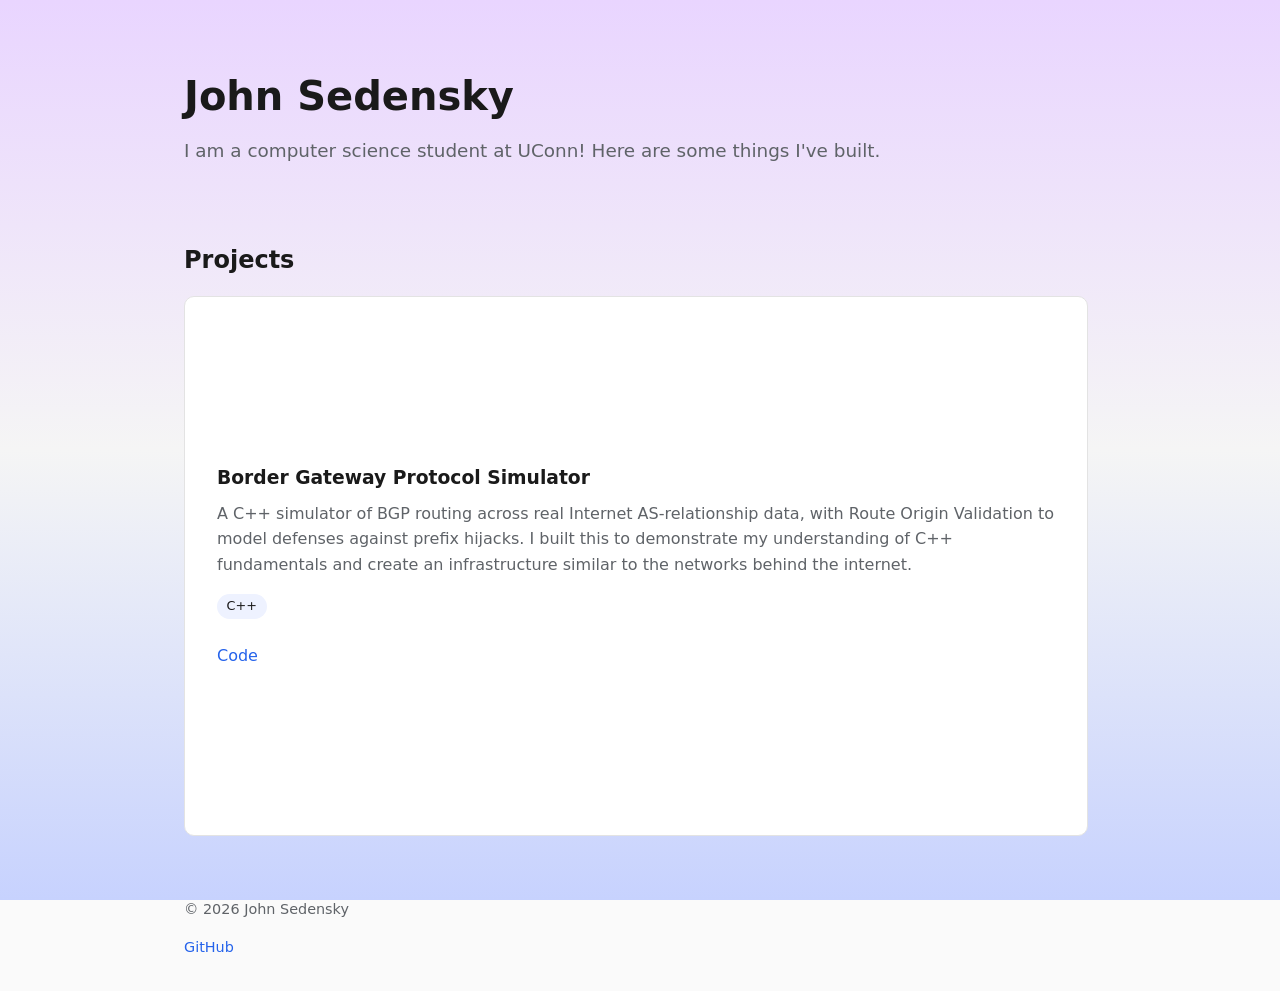
==== index.html @ a9a65fb4 "showcase for VST added" ====
<!DOCTYPE html>
<html lang="en">
<head>
  <meta charset="UTF-8">
  <meta name="viewport" content="width=device-width, initial-scale=1.0">
  <title>John Sedensky — Projects</title>
  <meta name="description" content="Programming projects by John Sedensky, computer science student.">
  <link rel="stylesheet" href="style.css">
</head>
<body>
  <header class="intro">
    <h1>John Sedensky</h1>
    <p class="tagline">I am a computer science student at UConn! Here are some things I've built.</p>
  </header>

  <main>
    <h2>Projects</h2>

    <!--
      To add a project, copy one <article class="project"> block and edit it.
      Remove any link you don't have (e.g. no live demo).

      Optional showcase: put a <figure class="showcase"> first in the card and
      wrap the text in <div class="project-info">. Use one of these inside it:

        Screenshot or GIF:
          <img src="images/my-project.png" alt="Describe what's shown">

        Video (put the file in the repo, e.g. videos/demo.mp4):
          <video src="videos/demo.mp4" autoplay muted loop playsinline></video>

        YouTube video (use the /embed/ link from Share > Embed):
          <iframe src="https://www.youtube.com/embed/VIDEO_ID" title="Demo video"
                  loading="lazy" allowfullscreen></iframe>

        Live web demo (any page that allows embedding):
          <iframe src="https://example.com/demo" title="Live demo" loading="lazy"></iframe>
    -->
    <div class="projects">
      <article class="project">
        <h3>Border Gateway Protocol Simulator</h3>
        <p>A C++ simulator of BGP routing across real Internet AS-relationship data, with Route Origin Validation to model defenses against prefix hijacks. I built this to demonstrate my understanding of C++ fundamentals and create an infrastructure similar to the networks behind the internet.</p>
        <ul class="tags">
          <li>C++</li>
        </ul>
        <div class="project-links">
          <a href="https://github.com/ssednski/BGP_SIM">Code</a>
        </div>
      </article>

      <article class="project">
        <figure class="showcase">
          <video src="media/Recording 2026-11-03 141913.mp4" title="VST plugin demo" controls autoplay loop muted preload="metadata" playsinline></video>
        </figure>
        <div class="project-info">
          <h3>Virtual Studio Technology (VST) Plugin</h3>
          <p>Multi-layered effect C++ plugin for Digital Audio Workstations (DAWs) using the JUCE framework. Includes 5 toggleable effects that users can reorder by dragging the modules. I built this to create an application with an interactive UI design and incorporate my interests in music production with computer science.</p>
          <ul class="tags">
            <li>C++</li>
            <li>JUCE</li>
          </ul>
          <div class="project-links">
            <a href="https://github.com/ssednski/VST_1">Code</a>
          </div>
        </div>
      </article>

      <article class="project">
        <figure class="showcase">
          <iframe src="games/2048/index.html" title="Playable 2048 game" loading="lazy"></iframe>
        </figure>
        <div class="project-info">
          <h3>2048 Game</h3>
          <p>I originally made this in C++, but ported to JavaScript to be played here! A small, fun project I made to again practice C++ basics and creating GUI with the help of an agent.</p>
          <ul class="tags">
            <li>JavaScript</li>
            <li>C++</li>
          </ul>
          <div class="project-links">
            <a href="https://github.com/ssednski/2048-Game">Code</a>
            <a href="games/2048/index.html">Play full screen</a>
          </div>
        </div>
      </article>
    </div>
  </main>

  <footer>
    <p>&copy; 2026 John Sedensky</p>
    <nav class="links">
      <a href="https://github.com/ssednski">GitHub</a>
    </nav>
  </footer>
</body>
</html>
---- style.css ----
:root {
  --bg: #fafafa;
  --surface: #ffffff;
  --text: #1a1a1a;
  --muted: #5f6368;
  --border: #e3e3e3;
  --accent: #2563eb;
  --tag-bg: #eef2ff;
  --bg-gradient: linear-gradient(0deg, #c7d2fe 0%, #f5f5f5 50%, #e9d5ff 100%);
}

@media (prefers-color-scheme: dark) {
  :root {
    --bg: #111214;
    --surface: #1a1b1e;
    --text: #e8e8e8;
    --muted: #a0a4ab;
    --border: #2c2e33;
    --accent: #6ea8fe;
    --tag-bg: #232a3b;
    --bg-gradient: linear-gradient(0deg, #181e37 0%, #111214 50%, #3b1f5c 100%);
  }
}

* {
  box-sizing: border-box;
}

html {
  min-height: 100%;
  background: var(--bg-gradient) fixed;
  background-color: var(--bg);
}

body {
  margin: 0 auto;
  max-width: 960px;
  padding: 0 1.5rem;
  font-family: system-ui, -apple-system, "Segoe UI", Roboto, sans-serif;
  line-height: 1.6;
  color: var(--text);
}

a {
  color: var(--accent);
  text-decoration: none;
}

a:hover {
  text-decoration: underline;
}

.intro {
  padding: 4rem 0 2.5rem;
}

.intro h1 {
  margin: 0;
  font-size: 2.5rem;
}

.tagline {
  margin: 0.5rem 0 1rem;
  color: var(--muted);
  font-size: 1.15rem;
}

.links {
  display: flex;
  gap: 1rem;
}

h2 {
  font-size: 1.5rem;
  margin-bottom: 1rem;
}

.projects {
  display: flex;
  flex-direction: column;
  gap: 1.25rem;
  height: 60vh;
  overflow-y: auto;
  padding-right: 0.5rem;
  scroll-snap-type: y mandatory;
  scroll-behavior: smooth;
  scrollbar-color: var(--border) transparent;
}

.project {
  flex: 0 0 100%;
  scroll-snap-align: start;
  scroll-snap-stop: always;
  display: flex;
  flex-direction: column;
  justify-content: center;
  padding: 2rem;
  background: var(--surface);
  border: 1px solid var(--border);
  border-radius: 10px;
}

/* Cards with a showcase: media on the left, text on the right */
.project:has(.showcase) {
  display: grid;
  grid-template-columns: 3fr 2fr;
  align-items: center;
  gap: 2rem;
}

.project-info {
  display: flex;
  flex-direction: column;
}

.showcase {
  margin: 0;
  height: 100%;
  max-height: calc(60vh - 4rem);
  overflow: hidden;
  border: 1px solid var(--border);
  border-radius: 8px;
  background: var(--bg);
}

.showcase img,
.showcase video,
.showcase iframe {
  display: block;
  width: 100%;
  height: 100%;
  border: 0;
  object-fit: contain;
}

/* Videos keep their own shape (e.g. 4:3) instead of filling the box */
.showcase:has(video) {
  height: auto;
  justify-self: center;
}

.showcase video {
  width: auto;
  height: auto;
  max-width: 100%;
  max-height: calc(60vh - 4rem);
}

.showcase-placeholder {
  display: grid;
  place-items: center;
  height: 100%;
  min-height: 200px;
  color: var(--muted);
  font-size: 0.9rem;
}

@media (max-width: 720px) {
  .project:has(.showcase) {
    grid-template-columns: 1fr;
    gap: 1rem;
  }

  .showcase {
    height: auto;
    aspect-ratio: 16 / 9;
  }

  .showcase:has(video) {
    aspect-ratio: auto;
  }
}

.project h3 {
  margin: 0 0 0.5rem;
}

.project p {
  margin: 0 0 1rem;
  color: var(--muted);
}

.tags {
  display: flex;
  flex-wrap: wrap;
  gap: 0.4rem;
  margin: 0 0 1rem;
  padding: 0;
  list-style: none;
}

.tags li {
  padding: 0.15rem 0.6rem;
  background: var(--tag-bg);
  border-radius: 999px;
  font-size: 0.8rem;
}

.project-links {
  display: flex;
  gap: 1rem;
  margin-top: 0.5rem;
  font-weight: 500;
}

footer {
  padding: 3rem 0 2rem;
  color: var(--muted);
  font-size: 0.9rem;
}
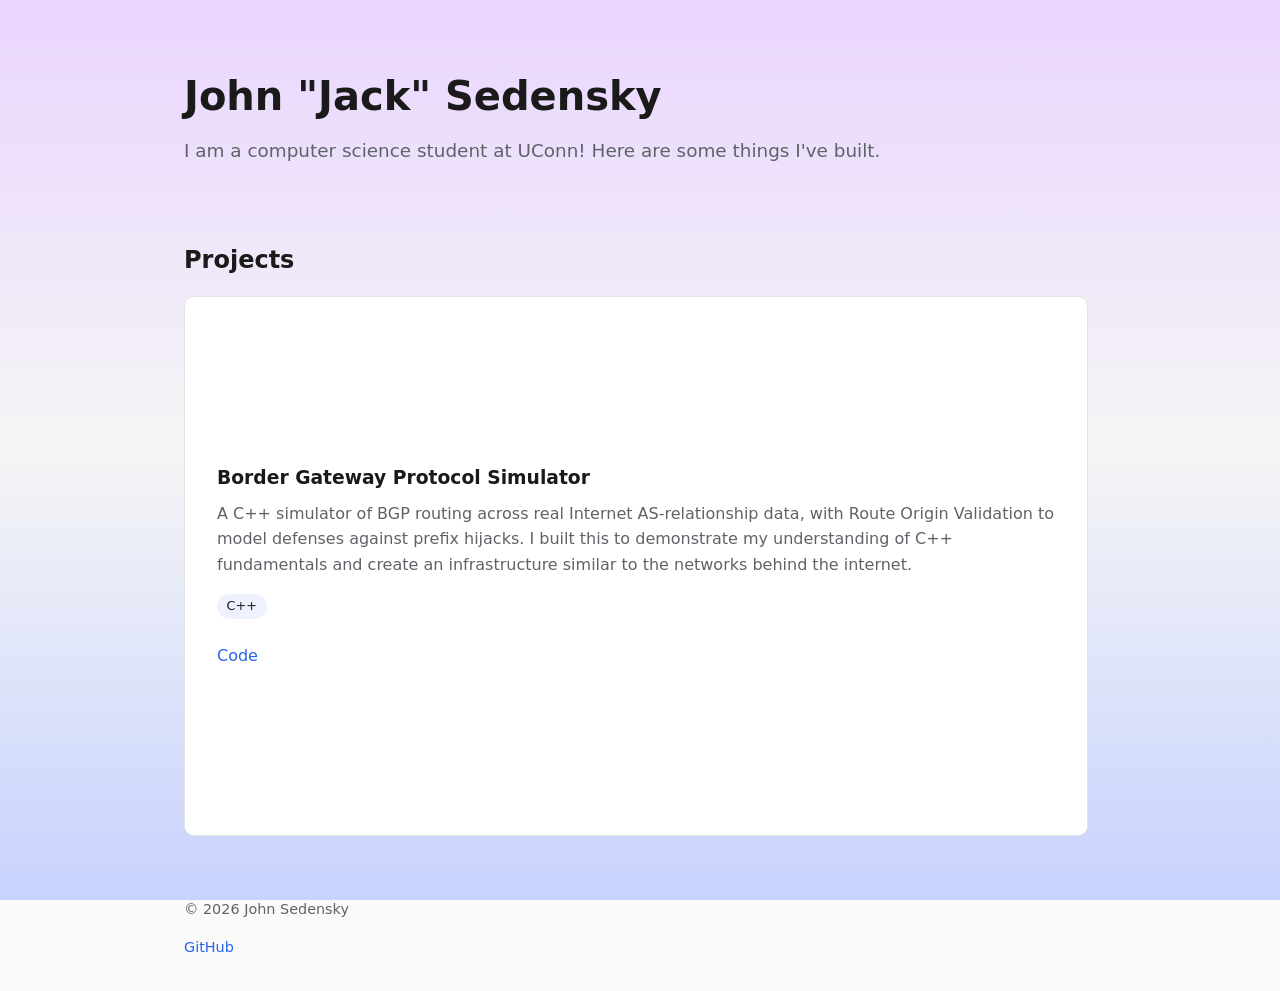
==== commit a4e907b3: "name change" ====
--- a/index.html
+++ b/index.html
@@ -9,7 +9,7 @@
 </head>
 <body>
   <header class="intro">
-    <h1>John Sedensky</h1>
+    <h1>John "Jack" Sedensky</h1>
     <p class="tagline">I am a computer science student at UConn! Here are some things I've built.</p>
   </header>
 
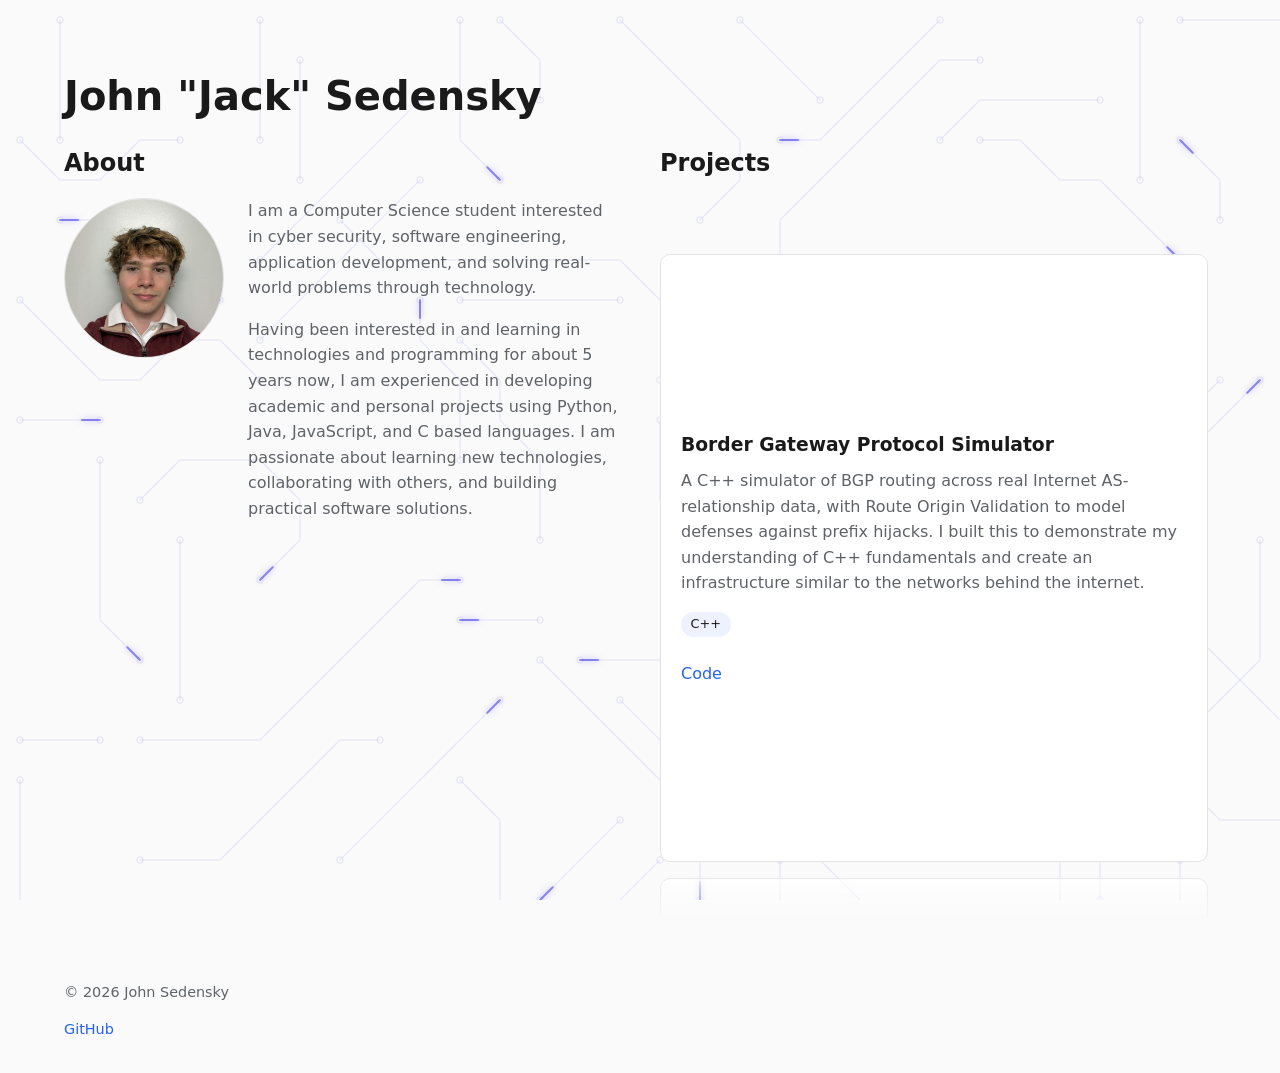
==== commit 3496e54f: "about sectoin added and background changed" ====
--- a/index.html
+++ b/index.html
@@ -6,83 +6,96 @@
   <title>John Sedensky — Projects</title>
   <meta name="description" content="Programming projects by John Sedensky, computer science student.">
   <link rel="stylesheet" href="style.css">
+  <script src="circuit.js" defer></script>
 </head>
 <body>
   <header class="intro">
     <h1>John "Jack" Sedensky</h1>
-    <p class="tagline">I am a computer science student at UConn! Here are some things I've built.</p>
   </header>
 
-  <main>
-    <h2>Projects</h2>
+  <main class="layout">
+    <aside class="about">
+      <h2>About</h2>
+      <div class="about-body">
+        <img class="profile-photo" src="media/IMG_5949.jpg" alt="Photo of John Sedensky">
+        <div class="about-text">
+          <p>I am a Computer Science student interested in cyber security, software engineering, application development, and solving real-world problems through technology.</p>
+          <p>Having been interested in and learning in technologies and programming for about 5 years now, I am experienced in developing academic and personal projects using Python, Java, JavaScript, and C based languages. I am passionate about learning new technologies, collaborating with others, and building practical software solutions.</p>
+        </div>
+      </div>
+    </aside>
 
-    <!--
-      To add a project, copy one <article class="project"> block and edit it.
-      Remove any link you don't have (e.g. no live demo).
+    <section class="projects-section">
+      <h2>Projects</h2>
 
-      Optional showcase: put a <figure class="showcase"> first in the card and
-      wrap the text in <div class="project-info">. Use one of these inside it:
+      <!--
+        To add a project, copy one <article class="project"> block and edit it.
+        Remove any link you don't have (e.g. no live demo).
 
-        Screenshot or GIF:
-          <img src="images/my-project.png" alt="Describe what's shown">
+        Optional showcase: put a <figure class="showcase"> first in the card and
+        wrap the text in <div class="project-info">. Use one of these inside it:
 
-        Video (put the file in the repo, e.g. videos/demo.mp4):
-          <video src="videos/demo.mp4" autoplay muted loop playsinline></video>
+          Screenshot or GIF:
+            <img src="images/my-project.png" alt="Describe what's shown">
 
-        YouTube video (use the /embed/ link from Share > Embed):
-          <iframe src="https://www.youtube.com/embed/VIDEO_ID" title="Demo video"
-                  loading="lazy" allowfullscreen></iframe>
+          Video (put the file in the repo, e.g. videos/demo.mp4):
+            <video src="videos/demo.mp4" autoplay muted loop playsinline></video>
 
-        Live web demo (any page that allows embedding):
-          <iframe src="https://example.com/demo" title="Live demo" loading="lazy"></iframe>
-    -->
-    <div class="projects">
-      <article class="project">
-        <h3>Border Gateway Protocol Simulator</h3>
-        <p>A C++ simulator of BGP routing across real Internet AS-relationship data, with Route Origin Validation to model defenses against prefix hijacks. I built this to demonstrate my understanding of C++ fundamentals and create an infrastructure similar to the networks behind the internet.</p>
-        <ul class="tags">
-          <li>C++</li>
-        </ul>
-        <div class="project-links">
-          <a href="https://github.com/ssednski/BGP_SIM">Code</a>
-        </div>
-      </article>
+          YouTube video (use the /embed/ link from Share > Embed):
+            <iframe src="https://www.youtube.com/embed/VIDEO_ID" title="Demo video"
+                    loading="lazy" allowfullscreen></iframe>
 
-      <article class="project">
-        <figure class="showcase">
-          <video src="media/Recording 2026-11-03 141913.mp4" title="VST plugin demo" controls autoplay loop muted preload="metadata" playsinline></video>
-        </figure>
-        <div class="project-info">
-          <h3>Virtual Studio Technology (VST) Plugin</h3>
-          <p>Multi-layered effect C++ plugin for Digital Audio Workstations (DAWs) using the JUCE framework. Includes 5 toggleable effects that users can reorder by dragging the modules. I built this to create an application with an interactive UI design and incorporate my interests in music production with computer science.</p>
+          Live web demo (any page that allows embedding):
+            <iframe src="https://example.com/demo" title="Live demo" loading="lazy"></iframe>
+      -->
+      <div class="projects">
+        <article class="project">
+          <h3>Border Gateway Protocol Simulator</h3>
+          <p>A C++ simulator of BGP routing across real Internet AS-relationship data, with Route Origin Validation to model defenses against prefix hijacks. I built this to demonstrate my understanding of C++ fundamentals and create an infrastructure similar to the networks behind the internet.</p>
           <ul class="tags">
-            <li>C++</li>
-            <li>JUCE</li>
-          </ul>
-          <div class="project-links">
-            <a href="https://github.com/ssednski/VST_1">Code</a>
-          </div>
-        </div>
-      </article>
-
-      <article class="project">
-        <figure class="showcase">
-          <iframe src="games/2048/index.html" title="Playable 2048 game" loading="lazy"></iframe>
-        </figure>
-        <div class="project-info">
-          <h3>2048 Game</h3>
-          <p>I originally made this in C++, but ported to JavaScript to be played here! A small, fun project I made to again practice C++ basics and creating GUI with the help of an agent.</p>
-          <ul class="tags">
-            <li>JavaScript</li>
             <li>C++</li>
           </ul>
           <div class="project-links">
-            <a href="https://github.com/ssednski/2048-Game">Code</a>
-            <a href="games/2048/index.html">Play full screen</a>
+            <a href="https://github.com/ssednski/BGP_SIM">Code</a>
           </div>
-        </div>
-      </article>
-    </div>
+        </article>
+
+        <article class="project">
+          <figure class="showcase">
+            <video src="media/Recording 2026-11-03 141913.mp4" title="VST plugin demo" controls autoplay loop muted preload="metadata" playsinline></video>
+          </figure>
+          <div class="project-info">
+            <h3>Virtual Studio Technology (VST) Plugin</h3>
+            <p>Multi-layered effect C++ plugin for Digital Audio Workstations (DAWs) using the JUCE framework. Includes 5 toggleable effects that users can reorder by dragging the modules. I built this to create an application with an interactive UI design and incorporate my interests in music production with computer science.</p>
+            <ul class="tags">
+              <li>C++</li>
+              <li>JUCE</li>
+            </ul>
+            <div class="project-links">
+              <a href="https://github.com/ssednski/VST_1">Code</a>
+            </div>
+          </div>
+        </article>
+
+        <article class="project">
+          <figure class="showcase game-showcase">
+            <iframe src="games/2048/index.html" title="Playable 2048 game" loading="lazy"></iframe>
+          </figure>
+          <div class="project-info">
+            <h3>2048 Game</h3>
+            <p>I originally made this in C++, but ported to JavaScript to be played here! A small, fun project I made to again practice C++ basics and creating GUI with the help of an agent.</p>
+            <ul class="tags">
+              <li>JavaScript</li>
+              <li>C++</li>
+            </ul>
+            <div class="project-links">
+              <a href="https://github.com/ssednski/2048-Game">Code</a>
+              <a href="games/2048/index.html">Play full screen</a>
+            </div>
+          </div>
+        </article>
+      </div>
+    </section>
   </main>
 
   <footer>
--- a/style.css
+++ b/style.css
@@ -6,7 +6,7 @@
   --border: #e3e3e3;
   --accent: #2563eb;
   --tag-bg: #eef2ff;
-  --bg-gradient: linear-gradient(0deg, #c7d2fe 0%, #f5f5f5 50%, #e9d5ff 100%);
+  --circuit: 79, 70, 229;
 }
 
 @media (prefers-color-scheme: dark) {
@@ -18,7 +18,7 @@
     --border: #2c2e33;
     --accent: #6ea8fe;
     --tag-bg: #232a3b;
-    --bg-gradient: linear-gradient(0deg, #181e37 0%, #111214 50%, #3b1f5c 100%);
+    --circuit: 110, 168, 254;
   }
 }
 
@@ -28,19 +28,44 @@
 
 html {
   min-height: 100%;
-  background: var(--bg-gradient) fixed;
-  background-color: var(--bg);
+  background: var(--bg);
 }
 
 body {
   margin: 0 auto;
-  max-width: 960px;
+  max-width: 1200px;
   padding: 0 1.5rem;
   font-family: system-ui, -apple-system, "Segoe UI", Roboto, sans-serif;
   line-height: 1.6;
   color: var(--text);
 }
 
+/* Circuit-board texture (drawn by circuit.js) */
+.circuit {
+  position: fixed;
+  inset: 0;
+  width: 100%;
+  height: 100%;
+  z-index: -1;
+  pointer-events: none;
+}
+
+.circuit-traces {
+  fill: none;
+  stroke: rgba(var(--circuit), 0.09);
+  stroke-width: 1.5;
+  stroke-linejoin: round;
+}
+
+.circuit-pulses {
+  fill: none;
+  stroke: rgba(var(--circuit), 0.6);
+  stroke-width: 2;
+  stroke-linecap: round;
+  stroke-linejoin: round;
+  filter: drop-shadow(0 0 3px rgba(var(--circuit), 0.7));
+}
+
 a {
   color: var(--accent);
   text-decoration: none;
@@ -51,7 +76,8 @@
 }
 
 .intro {
-  padding: 4rem 0 2.5rem;
+  padding: 4rem 0 1rem;
+  margin-bottom: 0px;
 }
 
 .intro h1 {
@@ -70,42 +96,124 @@
   gap: 1rem;
 }
 
+/* About on the left, projects on the right, each half the page */
+.layout {
+  display: grid;
+  grid-template-columns: 1fr 1fr;
+  gap: 2.5rem;
+  align-items: start;
+}
+
+.about {
+  position: sticky;
+  top: 1.5rem;
+}
+
+.about h2 {
+  margin-top: 0;
+}
+
+.about-body {
+  display: flex;
+  gap: 1.5rem;
+  align-items: flex-start;
+}
+
+.profile-photo {
+  flex: 0 0 160px;
+  width: 160px;
+  aspect-ratio: 1;
+  object-fit: cover;
+  object-position: 50% 80%;
+  border: 1px solid var(--border);
+  border-radius: 50%;
+}
+
+.about-text p {
+  margin: 0 0 1rem;
+  color: var(--muted);
+}
+
+.about-text p:last-child {
+  margin-bottom: 0;
+}
+
+.projects-section {
+  min-width: 0;
+}
+
+.projects-section h2 {
+  margin-top: 0;
+}
+
+@media (max-width: 800px) {
+  .layout {
+    grid-template-columns: 1fr;
+  }
+
+  .about {
+    position: static;
+  }
+}
+
+@media (max-width: 480px) {
+  .about-body {
+    flex-direction: column;
+    align-items: center;
+  }
+}
+
 h2 {
   font-size: 1.5rem;
   margin-bottom: 1rem;
 }
 
 .projects {
+  /* How much of the previous/next project peeks in above and below */
+  --peek: 3.5rem;
+  --scroller-height: min(80vh, 760px); /* cap so it doesn't stretch when zoomed out */
+  --card-pad: 1.25rem;
   display: flex;
   flex-direction: column;
-  gap: 1.25rem;
-  height: 60vh;
+  gap: 1rem;
+  height: var(--scroller-height);
   overflow-y: auto;
-  padding-right: 0.5rem;
+  padding: var(--peek) 0.5rem var(--peek) 0;
+  scroll-padding-block: var(--peek);
   scroll-snap-type: y mandatory;
   scroll-behavior: smooth;
-  scrollbar-color: var(--border) transparent;
+  scrollbar-width: none;
+  /* Fade the peeking projects out toward the top and bottom edges */
+  mask-image: linear-gradient(
+    to bottom,
+    rgba(0, 0, 0, 0.1) 0,
+    #000 var(--peek),
+    #000 calc(100% - var(--peek)),
+    rgba(0, 0, 0, 0.1) 100%
+  );
+}
+
+.projects::-webkit-scrollbar {
+  display: none;
 }
 
 .project {
-  flex: 0 0 100%;
-  scroll-snap-align: start;
+  flex: 0 0 auto;
+  min-height: 100%;
+  scroll-snap-align: center;
   scroll-snap-stop: always;
   display: flex;
   flex-direction: column;
   justify-content: center;
-  padding: 2rem;
+  padding: var(--card-pad);
   background: var(--surface);
   border: 1px solid var(--border);
   border-radius: 10px;
 }
 
-/* Cards with a showcase: media on the left, text on the right */
+/* Cards with a showcase: media on top, description below */
 .project:has(.showcase) {
-  display: grid;
-  grid-template-columns: 3fr 2fr;
-  align-items: center;
-  gap: 2rem;
+  gap: 1rem;
 }
 
 .project-info {
@@ -114,9 +222,12 @@
 }
 
 .showcase {
+  /* Leave roughly half the card for the description */
+  --showcase-max: calc((var(--scroller-height) - 2 * var(--peek) - 2 * var(--card-pad)) * 0.55);
   margin: 0;
-  height: 100%;
-  max-height: calc(60vh - 4rem);
+  width: 100%;
+  aspect-ratio: 16 / 9;
+  max-height: var(--showcase-max);
   overflow: hidden;
   border: 1px solid var(--border);
   border-radius: 8px;
@@ -135,15 +246,25 @@
 
 /* Videos keep their own shape (e.g. 4:3) instead of filling the box */
 .showcase:has(video) {
-  height: auto;
-  justify-self: center;
+  width: auto;
+  aspect-ratio: auto;
+  align-self: center;
 }
 
 .showcase video {
   width: auto;
   height: auto;
   max-width: 100%;
-  max-height: calc(60vh - 4rem);
+  max-height: var(--showcase-max);
+}
+
+/* The 2048 game's canvas is 600x760, so size the box to match */
+.game-showcase {
+  width: auto;
+  height: calc(var(--showcase-max) * 1.15); /* short description leaves extra room */
+  max-height: none;
+  aspect-ratio: 600 / 760;
+  align-self: center;
 }
 
 .showcase-placeholder {
@@ -155,22 +276,6 @@
   font-size: 0.9rem;
 }
 
-@media (max-width: 720px) {
-  .project:has(.showcase) {
-    grid-template-columns: 1fr;
-    gap: 1rem;
-  }
-
-  .showcase {
-    height: auto;
-    aspect-ratio: 16 / 9;
-  }
-
-  .showcase:has(video) {
-    aspect-ratio: auto;
-  }
-}
-
 .project h3 {
   margin: 0 0 0.5rem;
 }
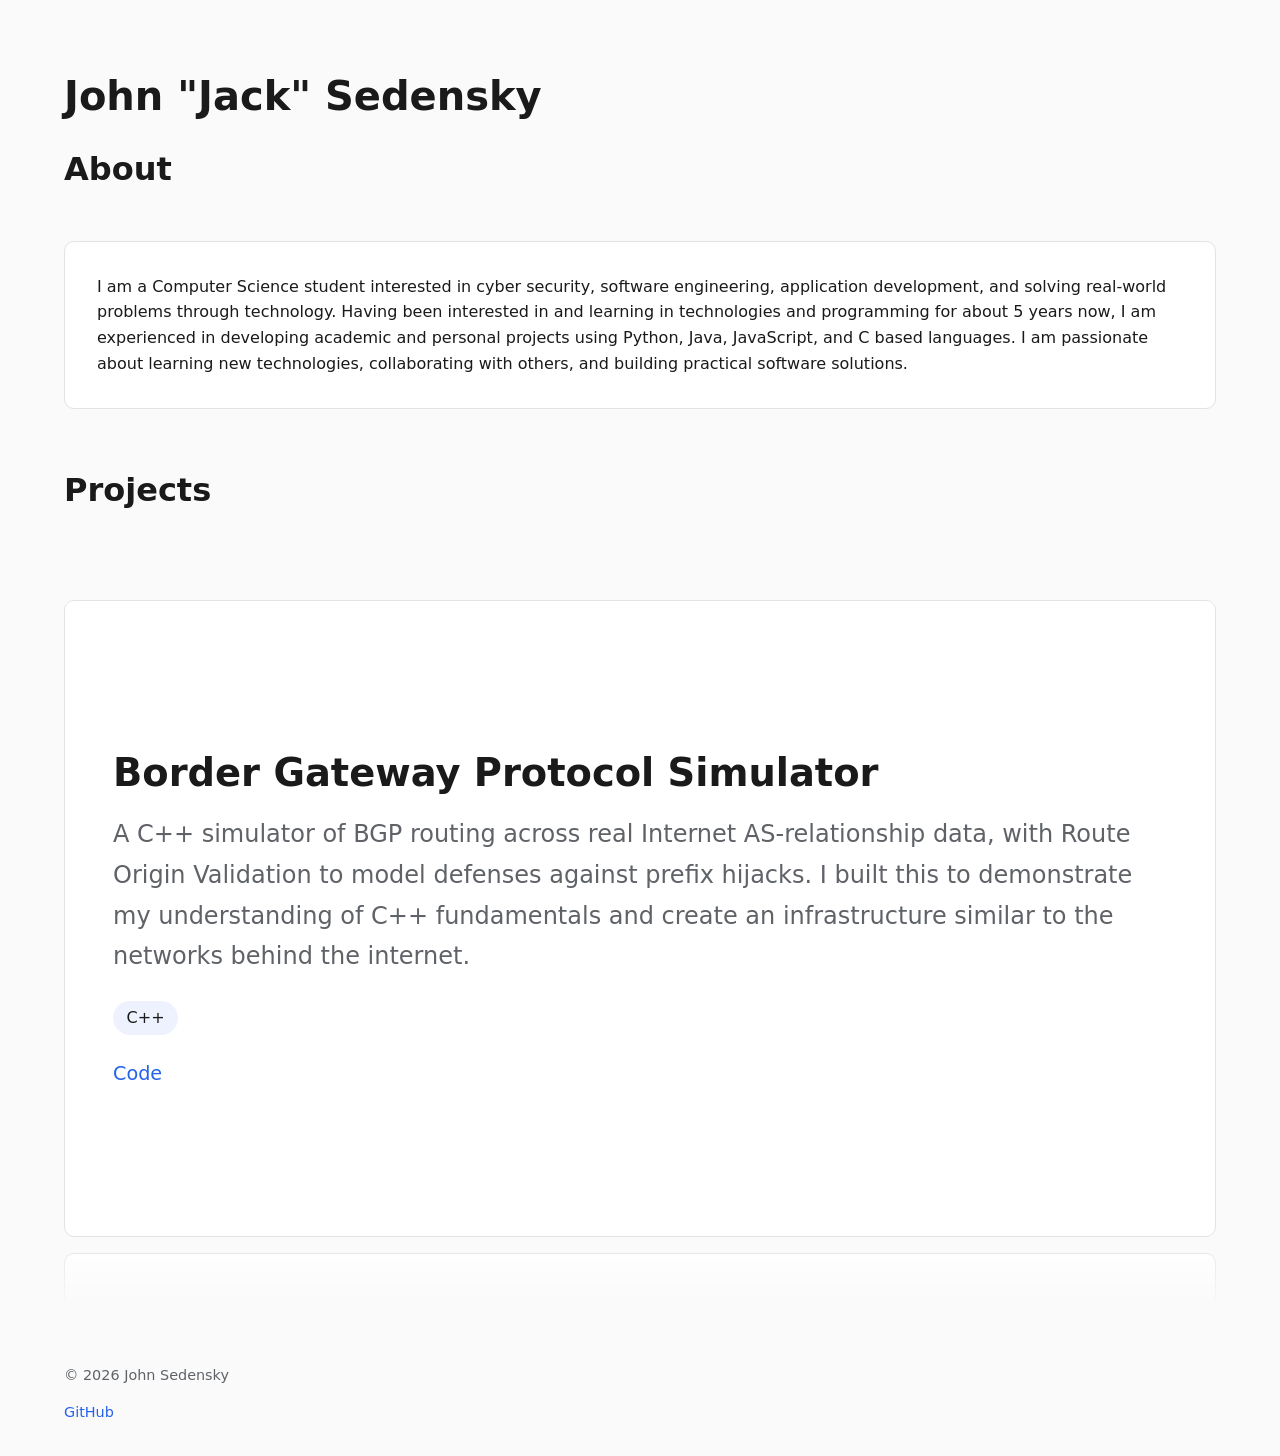
==== commit 9c04b61e: "removed photo" ====
--- a/index.html
+++ b/index.html
@@ -6,7 +6,6 @@
   <title>John Sedensky — Projects</title>
   <meta name="description" content="Programming projects by John Sedensky, computer science student.">
   <link rel="stylesheet" href="style.css">
-  <script src="circuit.js" defer></script>
 </head>
 <body>
   <header class="intro">
@@ -16,12 +15,11 @@
   <main class="layout">
     <aside class="about">
       <h2>About</h2>
+      <br>
       <div class="about-body">
-        <img class="profile-photo" src="media/IMG_5949.jpg" alt="Photo of John Sedensky">
-        <div class="about-text">
-          <p>I am a Computer Science student interested in cyber security, software engineering, application development, and solving real-world problems through technology.</p>
-          <p>Having been interested in and learning in technologies and programming for about 5 years now, I am experienced in developing academic and personal projects using Python, Java, JavaScript, and C based languages. I am passionate about learning new technologies, collaborating with others, and building practical software solutions.</p>
-        </div>
+      I am a Computer Science student interested in cyber security, software engineering, application development, and solving real-world problems through technology.
+      Having been interested in and learning in technologies and programming for about 5 years now, I am experienced in developing academic and personal projects using Python, Java, JavaScript, and C based languages.
+      I am passionate about learning new technologies, collaborating with others, and building practical software solutions.
       </div>
     </aside>
 
@@ -78,7 +76,7 @@
         </article>
 
         <article class="project">
-          <figure class="showcase game-showcase">
+          <figure class="showcase">
             <iframe src="games/2048/index.html" title="Playable 2048 game" loading="lazy"></iframe>
           </figure>
           <div class="project-info">
--- a/style.css
+++ b/style.css
@@ -96,17 +96,11 @@
   gap: 1rem;
 }
 
-/* About on the left, projects on the right, each half the page */
+/* About on top, projects below, each using the full page width */
 .layout {
-  display: grid;
-  grid-template-columns: 1fr 1fr;
-  gap: 2.5rem;
-  align-items: start;
-}
-
-.about {
-  position: sticky;
-  top: 1.5rem;
+  display: flex;
+  flex-direction: column;
+  gap: 3.5rem;
 }
 
 .about h2 {
@@ -114,24 +108,16 @@
 }
 
 .about-body {
-  display: flex;
-  gap: 1.5rem;
-  align-items: flex-start;
-}
-
-.profile-photo {
-  flex: 0 0 160px;
-  width: 160px;
-  aspect-ratio: 1;
-  object-fit: cover;
-  object-position: 50% 80%;
+  padding: 2rem;
+  background: var(--surface);
   border: 1px solid var(--border);
-  border-radius: 50%;
+  border-radius: 10px;
 }
 
 .about-text p {
   margin: 0 0 1rem;
   color: var(--muted);
+  font-size: 1.15rem;
 }
 
 .about-text p:last-child {
@@ -146,39 +132,28 @@
   margin-top: 0;
 }
 
-@media (max-width: 800px) {
-  .layout {
-    grid-template-columns: 1fr;
+@media (max-width: 640px) {
+  .about-body {
+    padding: 1.5rem;
   }
-
-  .about {
-    position: static;
-  }
-}
-
-@media (max-width: 480px) {
-  .about-body {
-    flex-direction: column;
-    align-items: center;
-  }
 }
 
 h2 {
-  font-size: 1.5rem;
-  margin-bottom: 1rem;
+  font-size: 2rem;
+  margin-bottom: 1.25rem;
 }
 
 .projects {
   /* How much of the previous/next project peeks in above and below */
-  --peek: 3.5rem;
-  --scroller-height: min(80vh, 760px); /* cap so it doesn't stretch when zoomed out */
-  --card-pad: 1.25rem;
+  --peek: 4rem;
+  --scroller-height: min(85vh, 900px); /* cap so it doesn't stretch when zoomed out */
+  --card-pad: 2rem;
   display: flex;
   flex-direction: column;
   gap: 1rem;
   height: var(--scroller-height);
   overflow-y: auto;
-  padding: var(--peek) 0.5rem var(--peek) 0;
+  padding: var(--peek) 0;
   scroll-padding-block: var(--peek);
   scroll-snap-type: y mandatory;
   scroll-behavior: smooth;
@@ -222,8 +197,8 @@
 }
 
 .showcase {
-  /* Leave roughly half the card for the description */
-  --showcase-max: calc((var(--scroller-height) - 2 * var(--peek) - 2 * var(--card-pad)) * 0.55);
+  /* Give the media most of the card, leaving room for the description */
+  --showcase-max: calc((var(--scroller-height) - 2 * var(--peek) - 2 * var(--card-pad)) * 0.72);
   margin: 0;
   width: 100%;
   aspect-ratio: 16 / 9;
@@ -261,7 +236,7 @@
 /* The 2048 game's canvas is 600x760, so size the box to match */
 .game-showcase {
   width: auto;
-  height: calc(var(--showcase-max) * 1.15); /* short description leaves extra room */
+  height: var(--showcase-max);
   max-height: none;
   aspect-ratio: 600 / 760;
   align-self: center;
@@ -278,11 +253,39 @@
 
 .project h3 {
   margin: 0 0 0.5rem;
+  font-size: 1.65rem;
+  line-height: 1.3;
 }
 
 .project p {
   margin: 0 0 1rem;
   color: var(--muted);
+  font-size: 1.2rem;
+}
+
+/* Text-only cards have the whole card to themselves, so use bigger type */
+.project:not(:has(.showcase)) {
+  padding-inline: 3rem;
+}
+
+.project:not(:has(.showcase)) h3 {
+  font-size: 2.4rem;
+  margin-bottom: 1rem;
+}
+
+.project:not(:has(.showcase)) p {
+  font-size: 1.5rem;
+  line-height: 1.7;
+  margin-bottom: 1.5rem;
+}
+
+.project:not(:has(.showcase)) .tags li {
+  font-size: 1rem;
+  padding: 0.25rem 0.85rem;
+}
+
+.project:not(:has(.showcase)) .project-links {
+  font-size: 1.2rem;
 }
 
 .tags {
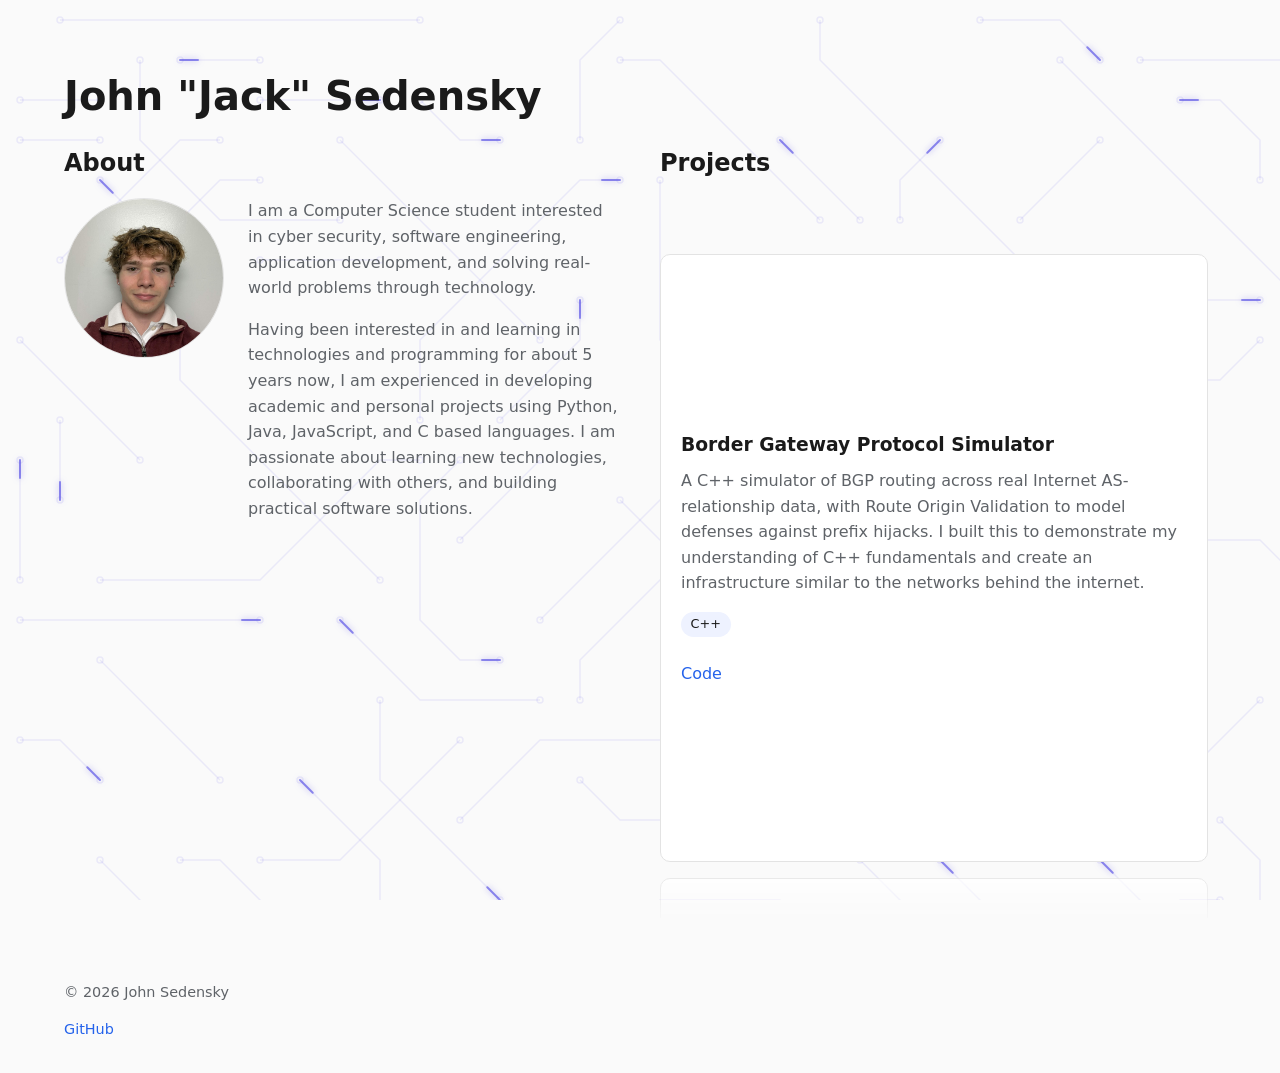
==== commit 786fb20b: "Revert "removed photo" This reverts commit 9c04b61ec38a4f88c4390e67cb47d02f82332ae5." ====
--- a/index.html
+++ b/index.html
@@ -6,6 +6,7 @@
   <title>John Sedensky — Projects</title>
   <meta name="description" content="Programming projects by John Sedensky, computer science student.">
   <link rel="stylesheet" href="style.css">
+  <script src="circuit.js" defer></script>
 </head>
 <body>
   <header class="intro">
@@ -15,11 +16,12 @@
   <main class="layout">
     <aside class="about">
       <h2>About</h2>
-      <br>
       <div class="about-body">
-      I am a Computer Science student interested in cyber security, software engineering, application development, and solving real-world problems through technology.
-      Having been interested in and learning in technologies and programming for about 5 years now, I am experienced in developing academic and personal projects using Python, Java, JavaScript, and C based languages.
-      I am passionate about learning new technologies, collaborating with others, and building practical software solutions.
+        <img class="profile-photo" src="media/IMG_5949.jpg" alt="Photo of John Sedensky">
+        <div class="about-text">
+          <p>I am a Computer Science student interested in cyber security, software engineering, application development, and solving real-world problems through technology.</p>
+          <p>Having been interested in and learning in technologies and programming for about 5 years now, I am experienced in developing academic and personal projects using Python, Java, JavaScript, and C based languages. I am passionate about learning new technologies, collaborating with others, and building practical software solutions.</p>
+        </div>
       </div>
     </aside>
 
@@ -76,7 +78,7 @@
         </article>
 
         <article class="project">
-          <figure class="showcase">
+          <figure class="showcase game-showcase">
             <iframe src="games/2048/index.html" title="Playable 2048 game" loading="lazy"></iframe>
           </figure>
           <div class="project-info">
--- a/style.css
+++ b/style.css
@@ -96,11 +96,17 @@
   gap: 1rem;
 }
 
-/* About on top, projects below, each using the full page width */
+/* About on the left, projects on the right, each half the page */
 .layout {
-  display: flex;
-  flex-direction: column;
-  gap: 3.5rem;
+  display: grid;
+  grid-template-columns: 1fr 1fr;
+  gap: 2.5rem;
+  align-items: start;
+}
+
+.about {
+  position: sticky;
+  top: 1.5rem;
 }
 
 .about h2 {
@@ -108,16 +114,24 @@
 }
 
 .about-body {
-  padding: 2rem;
-  background: var(--surface);
+  display: flex;
+  gap: 1.5rem;
+  align-items: flex-start;
+}
+
+.profile-photo {
+  flex: 0 0 160px;
+  width: 160px;
+  aspect-ratio: 1;
+  object-fit: cover;
+  object-position: 50% 80%;
   border: 1px solid var(--border);
-  border-radius: 10px;
+  border-radius: 50%;
 }
 
 .about-text p {
   margin: 0 0 1rem;
   color: var(--muted);
-  font-size: 1.15rem;
 }
 
 .about-text p:last-child {
@@ -132,28 +146,39 @@
   margin-top: 0;
 }
 
-@media (max-width: 640px) {
+@media (max-width: 800px) {
+  .layout {
+    grid-template-columns: 1fr;
+  }
+
+  .about {
+    position: static;
+  }
+}
+
+@media (max-width: 480px) {
   .about-body {
-    padding: 1.5rem;
+    flex-direction: column;
+    align-items: center;
   }
 }
 
 h2 {
-  font-size: 2rem;
-  margin-bottom: 1.25rem;
+  font-size: 1.5rem;
+  margin-bottom: 1rem;
 }
 
 .projects {
   /* How much of the previous/next project peeks in above and below */
-  --peek: 4rem;
-  --scroller-height: min(85vh, 900px); /* cap so it doesn't stretch when zoomed out */
-  --card-pad: 2rem;
+  --peek: 3.5rem;
+  --scroller-height: min(80vh, 760px); /* cap so it doesn't stretch when zoomed out */
+  --card-pad: 1.25rem;
   display: flex;
   flex-direction: column;
   gap: 1rem;
   height: var(--scroller-height);
   overflow-y: auto;
-  padding: var(--peek) 0;
+  padding: var(--peek) 0.5rem var(--peek) 0;
   scroll-padding-block: var(--peek);
   scroll-snap-type: y mandatory;
   scroll-behavior: smooth;
@@ -197,8 +222,8 @@
 }
 
 .showcase {
-  /* Give the media most of the card, leaving room for the description */
-  --showcase-max: calc((var(--scroller-height) - 2 * var(--peek) - 2 * var(--card-pad)) * 0.72);
+  /* Leave roughly half the card for the description */
+  --showcase-max: calc((var(--scroller-height) - 2 * var(--peek) - 2 * var(--card-pad)) * 0.55);
   margin: 0;
   width: 100%;
   aspect-ratio: 16 / 9;
@@ -236,7 +261,7 @@
 /* The 2048 game's canvas is 600x760, so size the box to match */
 .game-showcase {
   width: auto;
-  height: var(--showcase-max);
+  height: calc(var(--showcase-max) * 1.15); /* short description leaves extra room */
   max-height: none;
   aspect-ratio: 600 / 760;
   align-self: center;
@@ -253,39 +278,11 @@
 
 .project h3 {
   margin: 0 0 0.5rem;
-  font-size: 1.65rem;
-  line-height: 1.3;
 }
 
 .project p {
   margin: 0 0 1rem;
   color: var(--muted);
-  font-size: 1.2rem;
-}
-
-/* Text-only cards have the whole card to themselves, so use bigger type */
-.project:not(:has(.showcase)) {
-  padding-inline: 3rem;
-}
-
-.project:not(:has(.showcase)) h3 {
-  font-size: 2.4rem;
-  margin-bottom: 1rem;
-}
-
-.project:not(:has(.showcase)) p {
-  font-size: 1.5rem;
-  line-height: 1.7;
-  margin-bottom: 1.5rem;
-}
-
-.project:not(:has(.showcase)) .tags li {
-  font-size: 1rem;
-  padding: 0.25rem 0.85rem;
-}
-
-.project:not(:has(.showcase)) .project-links {
-  font-size: 1.2rem;
 }
 
 .tags {
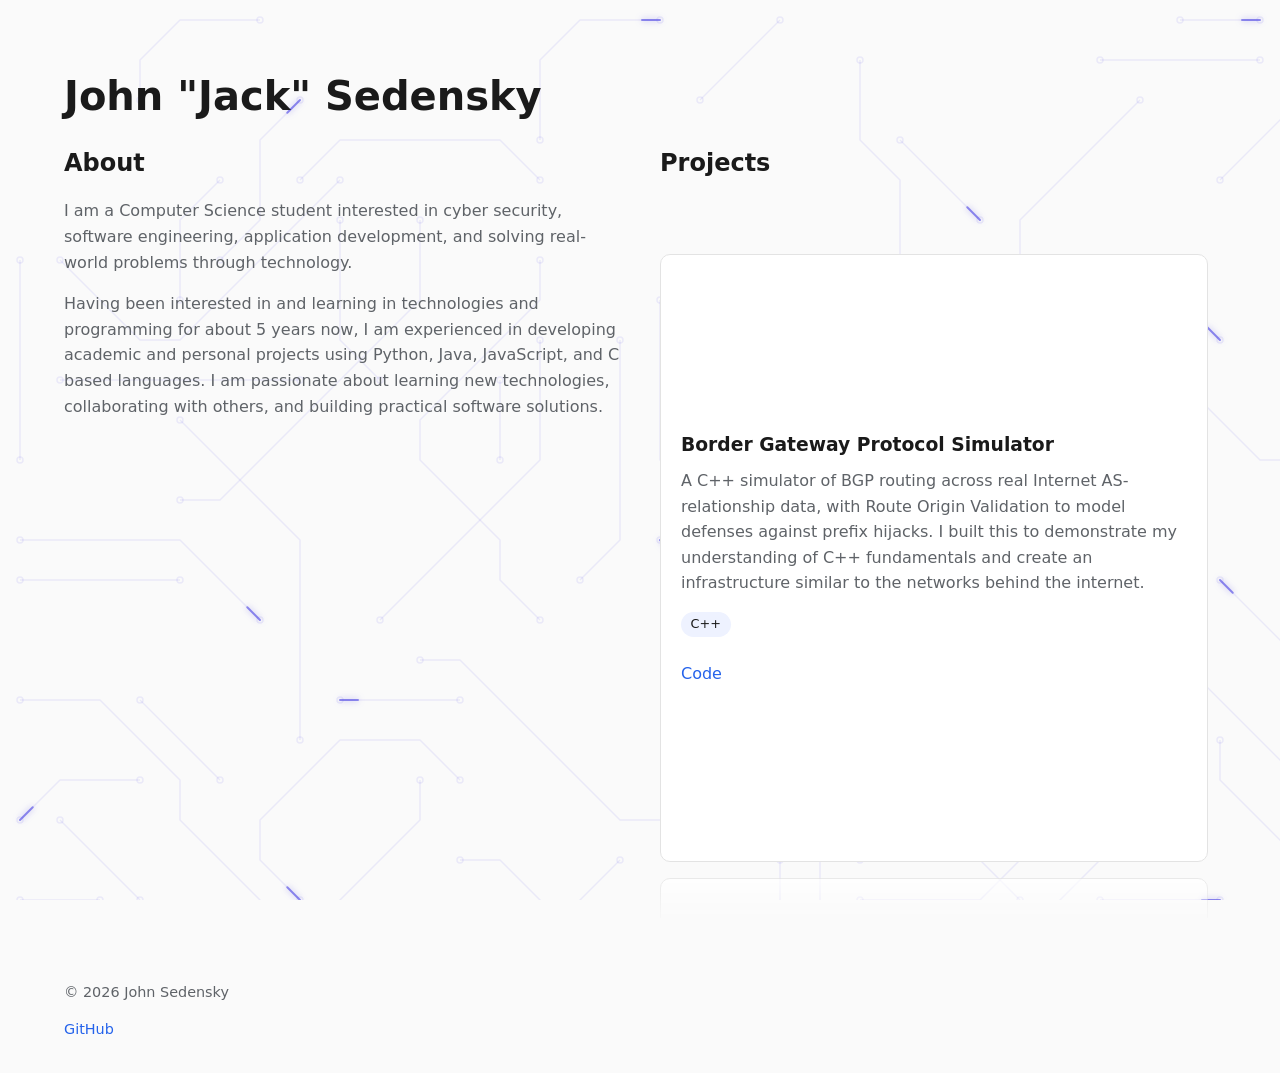
==== commit 7540abed: "removed photo" ====
--- a/index.html
+++ b/index.html
@@ -17,7 +17,6 @@
     <aside class="about">
       <h2>About</h2>
       <div class="about-body">
-        <img class="profile-photo" src="media/IMG_5949.jpg" alt="Photo of John Sedensky">
         <div class="about-text">
           <p>I am a Computer Science student interested in cyber security, software engineering, application development, and solving real-world problems through technology.</p>
           <p>Having been interested in and learning in technologies and programming for about 5 years now, I am experienced in developing academic and personal projects using Python, Java, JavaScript, and C based languages. I am passionate about learning new technologies, collaborating with others, and building practical software solutions.</p>
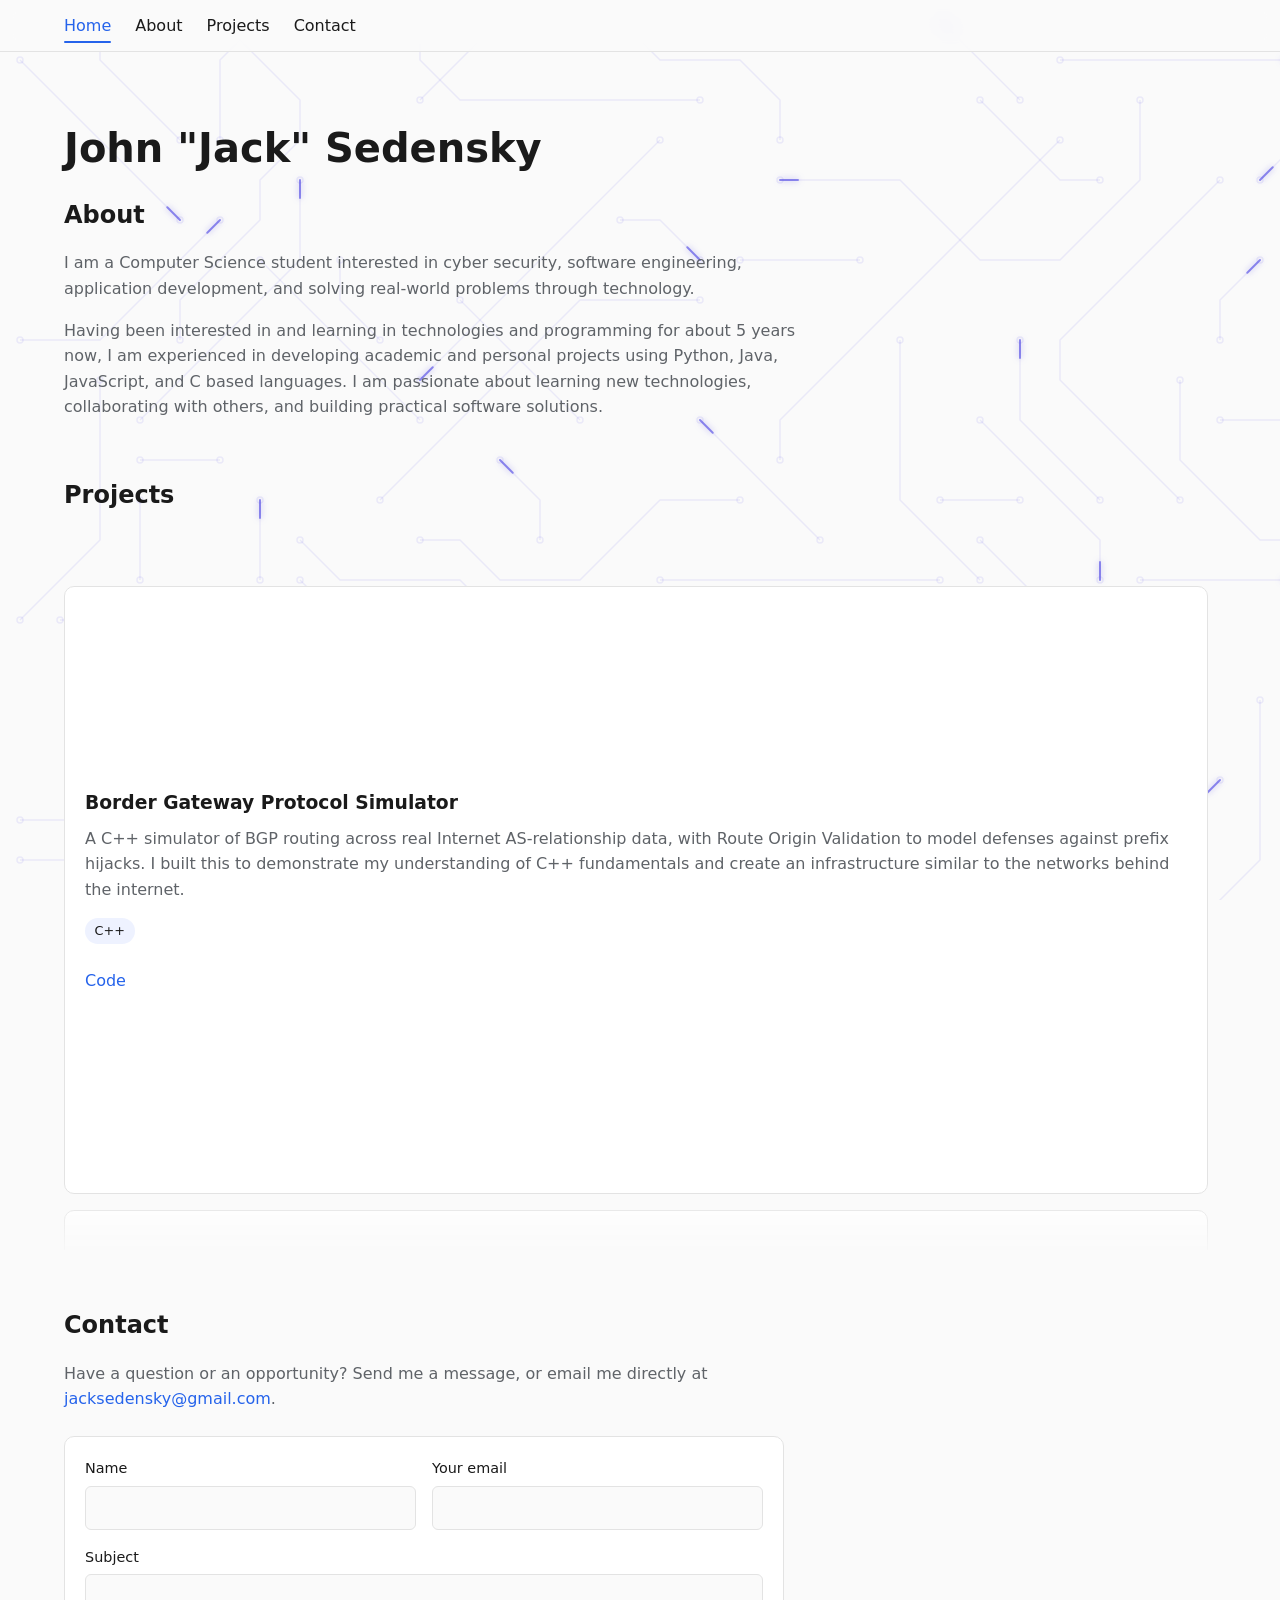
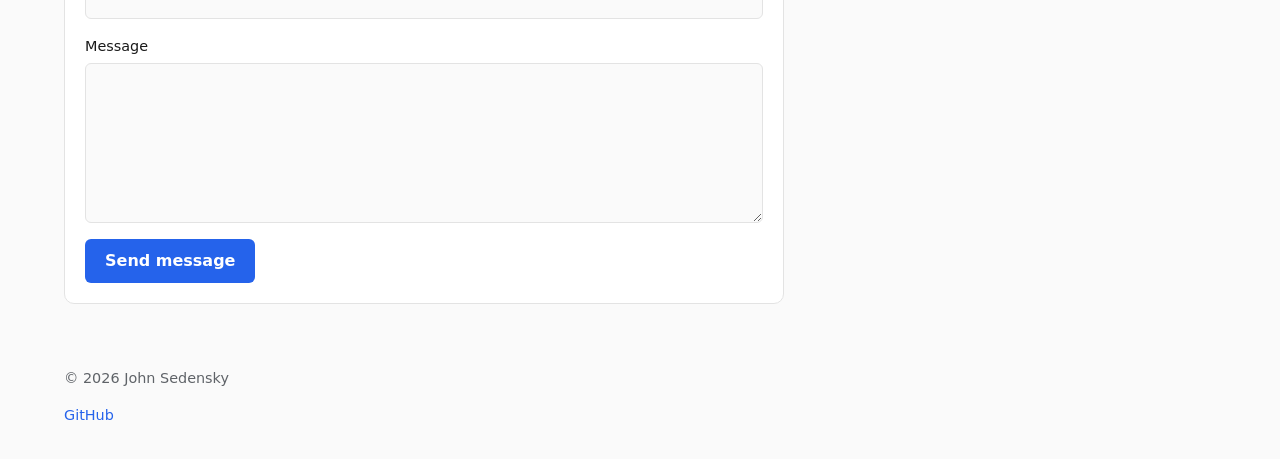
==== commit 3db5555e: "added contact section and nav bar" ====
--- a/index.html
+++ b/index.html
@@ -7,14 +7,23 @@
   <meta name="description" content="Programming projects by John Sedensky, computer science student.">
   <link rel="stylesheet" href="style.css">
   <script src="circuit.js" defer></script>
+  <script src="nav.js" defer></script>
+  <script src="contact.js" defer></script>
 </head>
 <body>
-  <header class="intro">
+  <nav class="topnav" aria-label="Main">
+    <a href="#home" aria-current="true">Home</a>
+    <a href="#about">About</a>
+    <a href="#projects">Projects</a>
+    <a href="#contact">Contact</a>
+  </nav>
+
+  <header class="intro" id="home">
     <h1>John "Jack" Sedensky</h1>
   </header>
 
   <main class="layout">
-    <aside class="about">
+    <aside class="about" id="about">
       <h2>About</h2>
       <div class="about-body">
         <div class="about-text">
@@ -24,7 +33,7 @@
       </div>
     </aside>
 
-    <section class="projects-section">
+    <section class="projects-section" id="projects">
       <h2>Projects</h2>
 
       <!--
@@ -95,6 +104,39 @@
         </article>
       </div>
     </section>
+
+    <section class="contact" id="contact">
+      <h2>Contact</h2>
+      <p class="contact-intro">Have a question or an opportunity? Send me a message, or email me directly at <a href="mailto:jacksedensky@gmail.com">jacksedensky@gmail.com</a>.</p>
+      <!-- Sent by FormSubmit (formsubmit.co). The very first message triggers a
+           one-time activation email to the address below; click it to start delivery. -->
+      <form class="contact-form" action="https://formsubmit.co/jacksedensky@gmail.com" method="POST">
+        <label>
+          Name
+          <input type="text" name="name" autocomplete="name" required>
+        </label>
+        <label>
+          Your email
+          <input type="email" name="email" autocomplete="email" required>
+        </label>
+        <label class="full">
+          Subject
+          <input type="text" name="_subject" required>
+        </label>
+        <label class="full">
+          Message
+          <textarea name="message" rows="6" required></textarea>
+        </label>
+        <!-- Spam trap: hidden from people, bots tend to fill it in -->
+        <input type="text" name="_honey" class="honeypot" tabindex="-1" autocomplete="off" aria-hidden="true">
+        <input type="hidden" name="_template" value="table">
+        <input type="hidden" name="_captcha" value="false">
+        <div class="contact-actions">
+          <button type="submit">Send message</button>
+          <span class="contact-status" role="status" aria-live="polite"></span>
+        </div>
+      </form>
+    </section>
   </main>
 
   <footer>
--- a/style.css
+++ b/style.css
@@ -7,6 +7,8 @@
   --accent: #2563eb;
   --tag-bg: #eef2ff;
   --circuit: 79, 70, 229;
+  --nav-bg: rgba(250, 250, 250, 0.8);
+  --nav-height: 3.25rem;
 }
 
 @media (prefers-color-scheme: dark) {
@@ -19,6 +21,7 @@
     --accent: #6ea8fe;
     --tag-bg: #232a3b;
     --circuit: 110, 168, 254;
+    --nav-bg: rgba(17, 18, 20, 0.8);
   }
 }
 
@@ -29,6 +32,77 @@
 html {
   min-height: 100%;
   background: var(--bg);
+  overflow-x: clip; /* the nav's full-width background can't cause sideways scroll */
+  scroll-padding-top: calc(var(--nav-height) + 1rem); /* section jumps land below the nav */
+}
+
+@media (prefers-reduced-motion: no-preference) {
+  html {
+    scroll-behavior: smooth;
+  }
+}
+
+/* Top navigation: sticks to the top, translucent so the circuit shows through */
+.topnav {
+  position: sticky;
+  top: 0;
+  z-index: 10;
+  display: flex;
+  flex-wrap: wrap;
+  gap: 0.25rem 1.5rem;
+  align-items: center;
+  min-height: var(--nav-height);
+}
+
+/* Full-width background behind the bar, even though the body is capped at 1200px */
+.topnav::before {
+  content: "";
+  position: absolute;
+  inset: 0 calc(50% - 50vw);
+  z-index: -1;
+  background: var(--nav-bg);
+  border-bottom: 1px solid var(--border);
+  -webkit-backdrop-filter: blur(10px);
+  backdrop-filter: blur(10px);
+}
+
+.topnav a {
+  position: relative;
+  padding: 0.25rem 0;
+  color: var(--text);
+  font-weight: 500;
+  text-decoration: none;
+}
+
+/* Accent underline that grows in on hover and stays on the current section */
+.topnav a::after {
+  content: "";
+  position: absolute;
+  left: 0;
+  right: 0;
+  bottom: 0;
+  height: 2px;
+  border-radius: 1px;
+  background: var(--accent);
+  transform: scaleX(0);
+  transition: transform 0.2s ease;
+}
+
+.topnav a:hover,
+.topnav a[aria-current] {
+  color: var(--accent);
+  text-decoration: none;
+}
+
+.topnav a:hover::after,
+.topnav a[aria-current]::after {
+  transform: scaleX(1);
+}
+
+.topnav a:focus-visible {
+  outline: 2px solid var(--accent);
+  outline-offset: 4px;
+  border-radius: 2px;
 }
 
 body {
@@ -96,17 +170,11 @@
   gap: 1rem;
 }
 
-/* About on the left, projects on the right, each half the page */
+/* Sections stacked top to bottom, in the same order as the nav */
 .layout {
-  display: grid;
-  grid-template-columns: 1fr 1fr;
-  gap: 2.5rem;
-  align-items: start;
-}
-
-.about {
-  position: sticky;
-  top: 1.5rem;
+  display: flex;
+  flex-direction: column;
+  gap: 3.5rem;
 }
 
 .about h2 {
@@ -129,6 +197,10 @@
   border-radius: 50%;
 }
 
+.about-text {
+  max-width: 75ch; /* keep lines readable now that About is full width */
+}
+
 .about-text p {
   margin: 0 0 1rem;
   color: var(--muted);
@@ -144,16 +216,6 @@
 
 .projects-section h2 {
   margin-top: 0;
-}
-
-@media (max-width: 800px) {
-  .layout {
-    grid-template-columns: 1fr;
-  }
-
-  .about {
-    position: static;
-  }
 }
 
 @media (max-width: 480px) {
@@ -308,6 +370,137 @@
   font-weight: 500;
 }
 
+/* Contact form */
+.contact h2 {
+  margin-top: 0;
+}
+
+.contact-intro {
+  max-width: 75ch;
+  margin: 0 0 1.5rem;
+  color: var(--muted);
+}
+
+.contact-form {
+  display: grid;
+  grid-template-columns: 1fr 1fr;
+  gap: 1rem;
+  max-width: 720px;
+  padding: 1.25rem;
+  background: var(--surface);
+  border: 1px solid var(--border);
+  border-radius: 10px;
+}
+
+.contact-form label {
+  display: flex;
+  flex-direction: column;
+  gap: 0.35rem;
+  font-size: 0.9rem;
+  font-weight: 500;
+}
+
+.contact-form .full,
+.contact-actions {
+  grid-column: 1 / -1;
+}
+
+.contact-form input,
+.contact-form textarea {
+  width: 100%;
+  padding: 0.6rem 0.75rem;
+  font: inherit;
+  font-weight: 400;
+  color: var(--text);
+  background: var(--bg);
+  border: 1px solid var(--border);
+  border-radius: 6px;
+}
+
+.contact-form textarea {
+  resize: vertical;
+  min-height: 8rem;
+}
+
+.contact-form input:focus,
+.contact-form textarea:focus {
+  outline: 2px solid var(--accent);
+  outline-offset: -1px;
+  border-color: transparent;
+}
+
+.contact-actions {
+  display: flex;
+  flex-wrap: wrap;
+  align-items: center;
+  gap: 0.75rem 1rem;
+}
+
+.contact-form button {
+  padding: 0.6rem 1.25rem;
+  font: inherit;
+  font-weight: 600;
+  color: #fff;
+  background: var(--accent);
+  border: 0;
+  border-radius: 6px;
+  cursor: pointer;
+}
+
+@media (prefers-color-scheme: dark) {
+  .contact-form button {
+    color: #111214; /* dark text reads better on the light-blue accent */
+  }
+}
+
+.contact-form button:hover {
+  filter: brightness(1.1);
+}
+
+.contact-form button:focus-visible {
+  outline: 2px solid var(--accent);
+  outline-offset: 3px;
+}
+
+.contact-form button:disabled {
+  opacity: 0.6;
+  cursor: wait;
+}
+
+.contact-status {
+  color: var(--muted);
+  font-size: 0.9rem;
+}
+
+.contact-status.success {
+  color: #16a34a;
+}
+
+.contact-status.error {
+  color: #dc2626;
+}
+
+@media (prefers-color-scheme: dark) {
+  .contact-status.success {
+    color: #4ade80;
+  }
+
+  .contact-status.error {
+    color: #f87171;
+  }
+}
+
+.honeypot {
+  position: absolute;
+  left: -9999px;
+}
+
+@media (max-width: 560px) {
+  .contact-form {
+    grid-template-columns: 1fr;
+  }
+}
+
 footer {
   padding: 3rem 0 2rem;
   color: var(--muted);
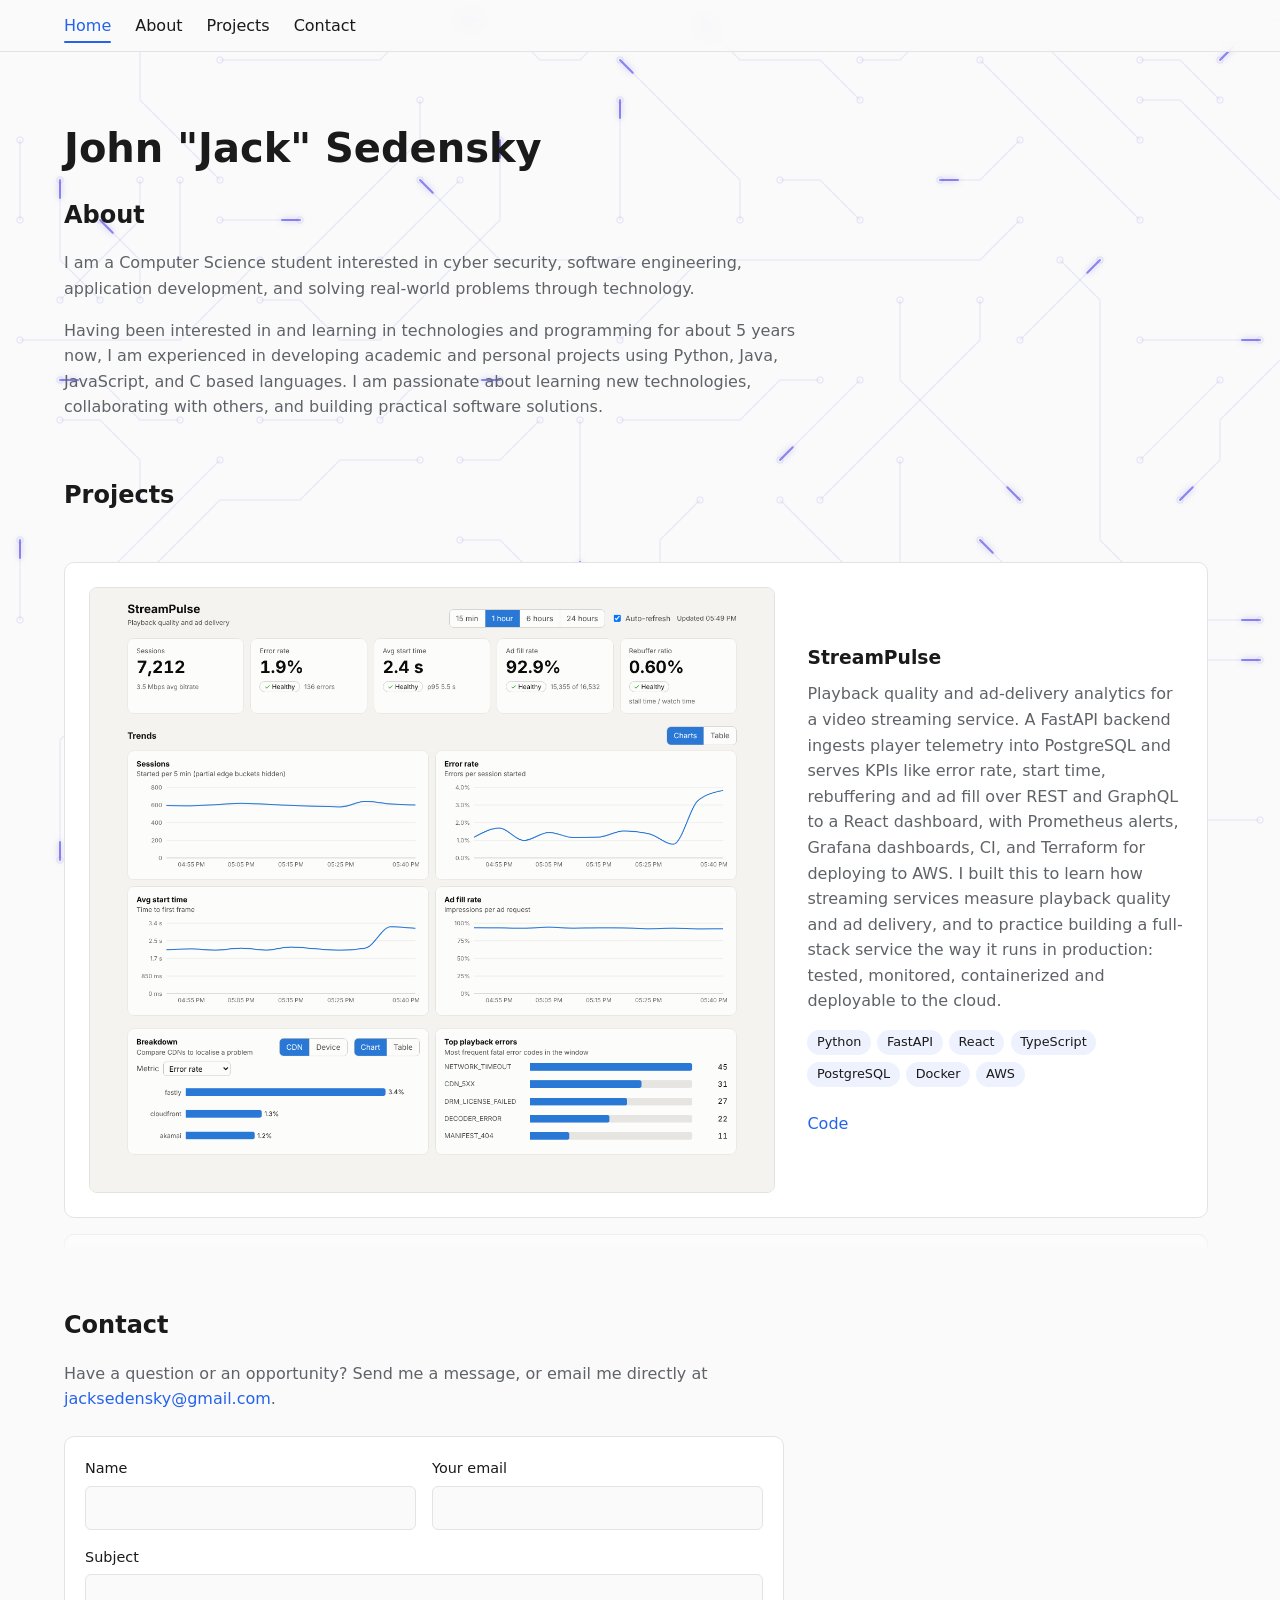
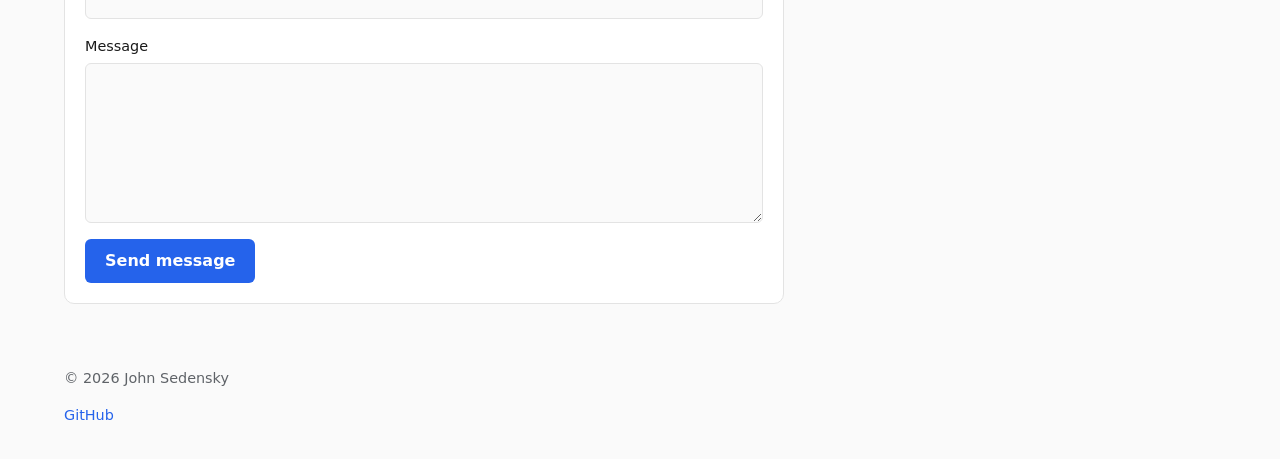
==== commit 35136bb4: "added Streampulse to project section" ====
--- a/index.html
+++ b/index.html
@@ -57,6 +57,34 @@
             <iframe src="https://example.com/demo" title="Live demo" loading="lazy"></iframe>
       -->
       <div class="projects">
+        <article class="project">
+          <figure class="showcase screenshot-showcase">
+            <!-- Shows the screenshot that matches the visitor's light/dark theme; click for full size -->
+            <a class="theme-light" href="media/streampulse-light.png">
+              <img src="media/streampulse-light.png" alt="StreamPulse dashboard showing session, error rate, start time and ad fill KPIs with trend charts" width="1280" height="1130" loading="lazy">
+            </a>
+            <a class="theme-dark" href="media/streampulse-dark.png">
+              <img src="media/streampulse-dark.png" alt="StreamPulse dashboard showing session, error rate, start time and ad fill KPIs with trend charts" width="1280" height="1130" loading="lazy">
+            </a>
+          </figure>
+          <div class="project-info">
+            <h3>StreamPulse</h3>
+            <p>Playback quality and ad-delivery analytics for a video streaming service. A FastAPI backend ingests player telemetry into PostgreSQL and serves KPIs like error rate, start time, rebuffering and ad fill over REST and GraphQL to a React dashboard, with Prometheus alerts, Grafana dashboards, CI, and Terraform for deploying to AWS. I built this to learn how streaming services measure playback quality and ad delivery, and to practice building a full-stack service the way it runs in production: tested, monitored, containerized and deployable to the cloud.</p>
+            <ul class="tags">
+              <li>Python</li>
+              <li>FastAPI</li>
+              <li>React</li>
+              <li>TypeScript</li>
+              <li>PostgreSQL</li>
+              <li>Docker</li>
+              <li>AWS</li>
+            </ul>
+            <div class="project-links">
+              <a href="https://github.com/ssednski/StreamPulse">Code</a>
+            </div>
+          </div>
+        </article>
+
         <article class="project">
           <h3>Border Gateway Protocol Simulator</h3>
           <p>A C++ simulator of BGP routing across real Internet AS-relationship data, with Route Origin Validation to model defenses against prefix hijacks. I built this to demonstrate my understanding of C++ fundamentals and create an infrastructure similar to the networks behind the internet.</p>
--- a/style.css
+++ b/style.css
@@ -232,9 +232,12 @@
 
 .projects {
   /* How much of the previous/next project peeks in above and below */
-  --peek: 3.5rem;
-  --scroller-height: min(80vh, 760px); /* cap so it doesn't stretch when zoomed out */
-  --card-pad: 1.25rem;
+  --peek: 2rem;
+  --scroller-height: min(80vh, 720px); /* cap so it doesn't stretch when zoomed out */
+  --card-pad: 1.5rem;
+  /* Tallest a showcase can be: the full inside height of a card */
+  --media-h: calc(var(--scroller-height) - 2 * var(--peek) - 2 * var(--card-pad) - 2px);
+  container-type: inline-size;
   display: flex;
   flex-direction: column;
   gap: 1rem;
@@ -273,9 +276,12 @@
   border-radius: 10px;
 }
 
-/* Cards with a showcase: media on top, description below */
+/* Cards with a showcase: media on the left at full card height, description on the right */
 .project:has(.showcase) {
-  gap: 1rem;
+  display: grid;
+  grid-template-columns: auto minmax(0, 1fr);
+  align-items: center;
+  gap: 2rem;
 }
 
 .project-info {
@@ -283,13 +289,28 @@
   flex-direction: column;
 }
 
+/* Text-only cards: only as tall as their text, so there's no empty box around it */
+.project:not(:has(.showcase)) {
+  min-height: 0;
+  padding: calc(var(--card-pad) * 1.5) calc(var(--card-pad) * 2);
+}
+
+.project:not(:has(.showcase)) h3 {
+  font-size: 1.6rem;
+}
+
+.project:not(:has(.showcase)) p {
+  max-width: 70ch;
+  font-size: 1.1rem;
+}
+
+/* Each showcase sets --ratio to its media's shape; the box is sized to match it
+   exactly, so there are no empty bars around the media. */
 .showcase {
-  /* Leave roughly half the card for the description */
-  --showcase-max: calc((var(--scroller-height) - 2 * var(--peek) - 2 * var(--card-pad)) * 0.55);
+  --ratio: 16 / 9;
   margin: 0;
-  width: 100%;
-  aspect-ratio: 16 / 9;
-  max-height: var(--showcase-max);
+  width: min(calc(var(--media-h) * var(--ratio)), 62cqw);
+  aspect-ratio: var(--ratio);
   overflow: hidden;
   border: 1px solid var(--border);
   border-radius: 8px;
@@ -306,36 +327,57 @@
   object-fit: contain;
 }
 
-/* Videos keep their own shape (e.g. 4:3) instead of filling the box */
+/* VST demo recording is 1844x1576 */
 .showcase:has(video) {
-  width: auto;
-  aspect-ratio: auto;
-  align-self: center;
-}
-
-.showcase video {
-  width: auto;
-  height: auto;
-  max-width: 100%;
-  max-height: var(--showcase-max);
-}
-
-/* The 2048 game's canvas is 600x760, so size the box to match */
+  --ratio: 1844 / 1576;
+}
+
+/* Dashboard screenshots are 1280x1130 */
+.screenshot-showcase {
+  --ratio: 1280 / 1130;
+}
+
+.screenshot-showcase a {
+  display: block;
+  height: 100%;
+}
+
+/* Show only the screenshot that matches the visitor's theme */
+.theme-dark {
+  display: none !important;
+}
+
+@media (prefers-color-scheme: dark) {
+  .theme-light {
+    display: none !important;
+  }
+
+  .theme-dark {
+    display: block !important;
+  }
+}
+
+/* The 2048 game's canvas is 600x760 */
 .game-showcase {
-  width: auto;
-  height: calc(var(--showcase-max) * 1.15); /* short description leaves extra room */
-  max-height: none;
-  aspect-ratio: 600 / 760;
-  align-self: center;
-}
-
-.showcase-placeholder {
-  display: grid;
-  place-items: center;
-  height: 100%;
-  min-height: 200px;
-  color: var(--muted);
-  font-size: 0.9rem;
+  --ratio: 600 / 760;
+}
+
+/* Narrow screens: media on top, description below */
+@container (max-width: 760px) {
+  .project:has(.showcase) {
+    display: flex;
+    gap: 1rem;
+  }
+
+  .showcase {
+    --media-h: calc((var(--scroller-height) - 2 * var(--peek) - 2 * var(--card-pad)) * 0.55);
+    width: min(calc(var(--media-h) * var(--ratio)), 100%);
+    align-self: center;
+  }
+
+  .project:not(:has(.showcase)) {
+    padding-inline: var(--card-pad);
+  }
 }
 
 .project h3 {
